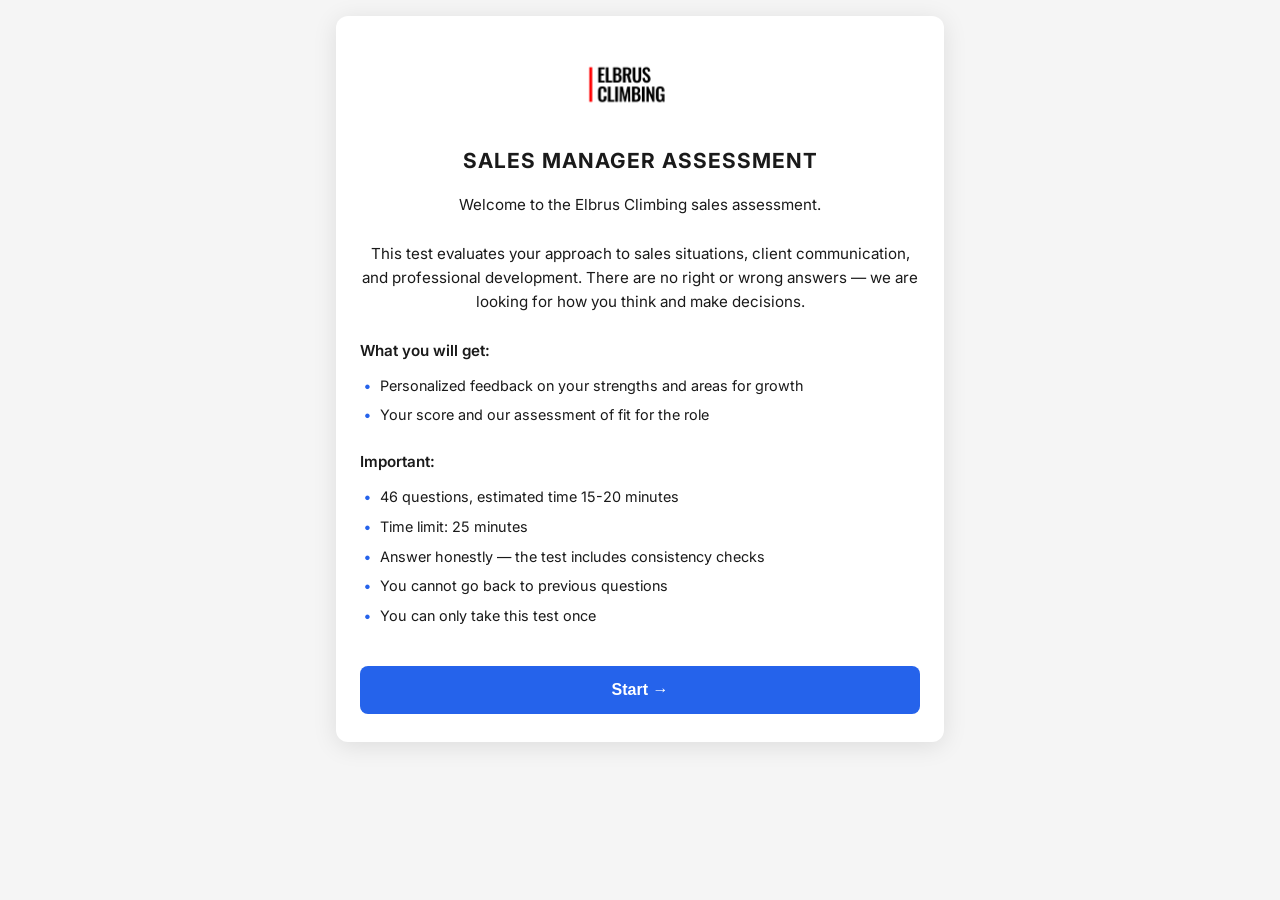
==== test-sales-hiring/index.html @ 57c4a790 "Add files via upload" ====
<!DOCTYPE html>
<html lang="en">
<head>
  <meta charset="UTF-8">
  <meta name="viewport" content="width=device-width, initial-scale=1.0, maximum-scale=1.0, user-scalable=no">
  <title>Sales Manager Assessment | Elbrus Climbing</title>
  <meta name="description" content="Sales Manager candidate assessment test for Elbrus Climbing">
  <meta name="robots" content="noindex, nofollow">
  <link href="https://fonts.googleapis.com/css2?family=Inter:wght@400;500;600;700;800&display=swap" rel="stylesheet">
  <link rel="stylesheet" href="style.css">
  <style>
    /* Prevent iOS zoom on input focus */
    input[type="text"], input[type="url"], input[type="tel"], select {
      font-size: 16px;
    }
  </style>
</head>
<body>
  <div class="container">
    <!-- Progress bar & timer (hidden until test starts) -->
    <div class="progress-container" id="progress-section" style="display:none;">
      <div class="progress-info">
        <span id="progress-text">Question 1 of 46</span>
        <span class="timer green" id="timer">25:00</span>
      </div>
      <div class="progress-bar-track">
        <div class="progress-bar-fill" id="progress-fill"></div>
      </div>
    </div>

    <!-- Main content area -->
    <div id="main-content"></div>
  </div>

  <!-- Loading overlay -->
  <div class="loading-overlay" id="loading-overlay">
    <div class="spinner"></div>
    <div class="loading-text">Submitting your results...</div>
  </div>

  <!-- Scripts -->
  <script src="questions.js"></script>
  <script src="scoring.js"></script>
  <script src="app.js"></script>
</body>
</html>
---- test-sales-hiring/style.css ----
/* === Elbrus Climbing Sales Manager Test — KB Style === */

:root {
  --bg: #f5f5f5;
  --card: #ffffff;
  --card-hover: #f9fafb;
  --accent: #2563eb;
  --accent-dim: #1d4ed8;
  --accent-light: rgba(37, 99, 235, 0.1);
  --error: #dc2626;
  --success: #16a34a;
  --warning: #f59e0b;
  --text: #1a1a1a;
  --text-dim: #6b7280;
  --text-bright: #1a1a1a;
  --border: #e5e7eb;
  --radius: 12px;
  --radius-sm: 8px;
  --transition: 0.3s ease;
}

*, *::before, *::after {
  box-sizing: border-box;
  margin: 0;
  padding: 0;
}

html {
  font-size: 16px;
  -webkit-text-size-adjust: 100%;
}

body {
  font-family: 'Inter', -apple-system, BlinkMacSystemFont, 'Segoe UI', sans-serif;
  background: var(--bg);
  color: var(--text);
  min-height: 100vh;
  line-height: 1.6;
  -webkit-font-smoothing: antialiased;
}

/* === LAYOUT === */

.container {
  max-width: 640px;
  margin: 0 auto;
  padding: 16px;
  min-height: 100vh;
  display: flex;
  flex-direction: column;
}

/* === HEADER === */

.header {
  text-align: center;
  padding: 24px 0 16px;
  border-bottom: 1px solid var(--border);
  margin-bottom: 24px;
  flex-shrink: 0;
}

.logo {
  text-align: center;
}

.logo-img {
  height: 60px;
}

/* === PROGRESS BAR === */

.progress-container {
  margin-bottom: 20px;
  flex-shrink: 0;
}

.progress-info {
  display: flex;
  justify-content: space-between;
  align-items: center;
  margin-bottom: 8px;
  font-size: 0.85rem;
  color: var(--text-dim);
}

.progress-bar-track {
  width: 100%;
  height: 6px;
  background: var(--border);
  border-radius: 3px;
  overflow: hidden;
}

.progress-bar-fill {
  height: 100%;
  background: var(--accent);
  border-radius: 3px;
  transition: width 0.5s ease;
  width: 0%;
}

/* === TIMER === */

.timer {
  font-size: 1.1rem;
  font-weight: 600;
  font-variant-numeric: tabular-nums;
  transition: color var(--transition);
}

.timer.green { color: var(--success); }
.timer.yellow { color: var(--warning); }
.timer.red { color: var(--error); animation: pulse 1s infinite; }

@keyframes pulse {
  0%, 100% { opacity: 1; }
  50% { opacity: 0.5; }
}

/* === CARD === */

.card {
  background: var(--card);
  box-shadow: 0 4px 24px rgba(0,0,0,0.1);
  border-radius: var(--radius);
  padding: 28px 24px;
  flex: 1;
  display: flex;
  flex-direction: column;
}

/* === SCREEN TRANSITIONS === */

.screen {
  display: none;
  animation: fadeIn 0.4s ease;
}

.screen.active {
  display: flex;
  flex-direction: column;
  flex: 1;
}

@keyframes fadeIn {
  from { opacity: 0; transform: translateY(12px); }
  to { opacity: 1; transform: translateY(0); }
}

/* === CONTACT FORM === */

.form-group {
  margin-bottom: 20px;
}

.form-group label {
  display: block;
  font-size: 0.9rem;
  font-weight: 500;
  color: var(--text);
  margin-bottom: 6px;
}

.form-group label .required {
  color: var(--error);
  margin-left: 2px;
}

.form-group input[type="text"],
.form-group input[type="url"],
.form-group input[type="tel"] {
  width: 100%;
  padding: 12px 16px;
  font-size: 1rem;
  background: var(--bg);
  border: 1px solid var(--border);
  border-radius: var(--radius-sm);
  color: var(--text);
  outline: none;
  transition: border-color var(--transition);
}

.form-group input:focus {
  border-color: var(--accent);
}

.form-group input.invalid {
  border-color: var(--error);
}

.checkbox-group {
  margin-bottom: 20px;
}

.checkbox-group .group-label {
  font-size: 0.9rem;
  font-weight: 500;
  color: var(--text);
  margin-bottom: 10px;
}

.checkbox-row {
  display: flex;
  gap: 20px;
  flex-wrap: wrap;
}

.checkbox-item {
  display: flex;
  align-items: center;
  gap: 8px;
  cursor: pointer;
  font-size: 0.95rem;
}

.checkbox-item input[type="checkbox"] {
  width: 20px;
  height: 20px;
  accent-color: var(--accent);
  cursor: pointer;
}

.consent-item {
  display: flex;
  align-items: flex-start;
  gap: 10px;
  cursor: pointer;
  font-size: 0.85rem;
  color: var(--text-dim);
  margin-top: 24px;
  padding-top: 20px;
  border-top: 1px solid var(--border);
}

.consent-item input[type="checkbox"] {
  width: 20px;
  height: 20px;
  min-width: 20px;
  accent-color: var(--accent);
  cursor: pointer;
  margin-top: 2px;
}

.validation-msg {
  font-size: 0.8rem;
  color: var(--error);
  margin-top: 4px;
  display: none;
}

.validation-msg.show {
  display: block;
}

/* === QUESTION STYLES === */

.question-number {
  font-size: 0.85rem;
  color: var(--accent);
  font-weight: 600;
  margin-bottom: 8px;
  text-transform: uppercase;
  letter-spacing: 1px;
}

.question-text {
  font-size: 1.05rem;
  font-weight: 500;
  color: var(--text-bright);
  margin-bottom: 24px;
  line-height: 1.5;
}

.question-hint {
  font-size: 0.8rem;
  color: var(--accent);
  margin-bottom: 16px;
  font-style: italic;
}

/* === RADIO / CHECKBOX OPTIONS === */

.options-list {
  display: flex;
  flex-direction: column;
  gap: 10px;
  flex: 1;
}

.option-item {
  position: relative;
}

.option-item input {
  position: absolute;
  opacity: 0;
  width: 0;
  height: 0;
}

.option-label {
  display: flex;
  align-items: center;
  padding: 14px 18px;
  background: var(--bg);
  border: 1px solid var(--border);
  border-radius: var(--radius-sm);
  cursor: pointer;
  font-size: 0.95rem;
  line-height: 1.5;
  transition: all var(--transition);
  min-height: 44px;
}

.option-label:hover {
  border-color: var(--accent-dim);
  background: var(--card-hover);
}

.option-item input:checked + .option-label {
  border-color: var(--accent);
  background: var(--accent-light);
  color: var(--text-bright);
}

.option-letter {
  display: inline-flex;
  align-items: center;
  justify-content: center;
  width: 28px;
  height: 28px;
  min-width: 28px;
  border-radius: 50%;
  background: var(--border);
  color: var(--text-dim);
  font-size: 0.8rem;
  font-weight: 600;
  margin-right: 12px;
  transition: all var(--transition);
  text-transform: uppercase;
}

.option-item input:checked + .option-label .option-letter {
  background: var(--accent);
  color: #ffffff;
}

/* === LIKERT BUTTONS === */

.likert-grid {
  display: grid;
  grid-template-columns: repeat(4, 1fr);
  gap: 8px;
  margin-top: 8px;
}

.likert-btn {
  position: relative;
}

.likert-btn input {
  position: absolute;
  opacity: 0;
  width: 0;
  height: 0;
}

.likert-label {
  display: flex;
  flex-direction: column;
  align-items: center;
  justify-content: center;
  padding: 16px 8px;
  background: var(--bg);
  border: 1px solid var(--border);
  border-radius: var(--radius-sm);
  cursor: pointer;
  transition: all var(--transition);
  text-align: center;
  min-height: 80px;
}

.likert-label:hover {
  border-color: var(--accent-dim);
  background: var(--card-hover);
}

.likert-btn input:checked + .likert-label {
  border-color: var(--accent);
  background: var(--accent-light);
}

.likert-number {
  font-size: 1.4rem;
  font-weight: 700;
  color: var(--text-bright);
  margin-bottom: 6px;
}

.likert-text {
  font-size: 0.7rem;
  color: var(--text-dim);
  line-height: 1.3;
}

.likert-btn input:checked + .likert-label .likert-number {
  color: var(--accent);
}

/* === RANKING === */

.ranking-list {
  display: flex;
  flex-direction: column;
  gap: 12px;
}

.ranking-item {
  display: flex;
  align-items: center;
  gap: 12px;
  background: var(--bg);
  border: 1px solid var(--border);
  border-radius: var(--radius-sm);
  padding: 12px 16px;
}

.ranking-item select {
  width: 60px;
  padding: 8px;
  font-size: 1rem;
  background: var(--card);
  border: 1px solid var(--border);
  border-radius: var(--radius-sm);
  color: var(--text);
  outline: none;
  cursor: pointer;
  text-align: center;
}

.ranking-item select:focus {
  border-color: var(--accent);
}

.ranking-text {
  font-size: 0.95rem;
  flex: 1;
}

/* === BUTTONS === */

.btn {
  display: inline-flex;
  align-items: center;
  justify-content: center;
  padding: 14px 32px;
  font-size: 1rem;
  font-weight: 600;
  border: none;
  border-radius: var(--radius-sm);
  cursor: pointer;
  transition: all var(--transition);
  min-height: 48px;
  width: 100%;
  margin-top: auto;
}

.btn-primary {
  background: var(--accent);
  color: #ffffff;
}

.btn-primary:hover:not(:disabled) {
  background: var(--accent-dim);
  transform: translateY(-1px);
}

.btn-primary:disabled {
  background: var(--border);
  color: var(--text-dim);
  cursor: not-allowed;
  transform: none;
}

.btn-spacer {
  height: 16px;
  flex-shrink: 0;
}

/* === RESULTS SCREEN === */

.result-score {
  text-align: center;
  margin-bottom: 32px;
}

.result-score-number {
  font-size: 3.5rem;
  font-weight: 800;
  margin-bottom: 4px;
}

.result-score-label {
  font-size: 0.95rem;
  color: var(--text-dim);
}

.result-bar {
  width: 100%;
  height: 12px;
  background: var(--border);
  border-radius: 6px;
  overflow: hidden;
  margin: 16px 0 32px;
}

.result-bar-fill {
  height: 100%;
  border-radius: 6px;
  transition: width 1.5s ease;
}

.result-bar-fill.red { background: var(--error); }
.result-bar-fill.yellow { background: var(--warning); }
.result-bar-fill.green { background: var(--success); }

/* Decision message */
.decision-box {
  padding: 24px;
  border-radius: var(--radius);
  margin-bottom: 24px;
  text-align: center;
  line-height: 1.7;
}

.decision-box.strong {
  background: rgba(22, 163, 74, 0.08);
  border: 1px solid rgba(22, 163, 74, 0.25);
}

.decision-box.consider {
  background: rgba(245, 158, 11, 0.08);
  border: 1px solid rgba(245, 158, 11, 0.25);
}

.decision-box.reject {
  background: rgba(220, 38, 38, 0.06);
  border: 1px solid rgba(220, 38, 38, 0.18);
}

.decision-title {
  font-size: 1.2rem;
  font-weight: 700;
  margin-bottom: 12px;
}

.decision-box.strong .decision-title { color: var(--success); }
.decision-box.consider .decision-title { color: var(--warning); }
.decision-box.reject .decision-title { color: var(--error); }

.decision-text {
  font-size: 0.95rem;
  color: var(--text);
}

.decision-text a {
  color: var(--accent);
  text-decoration: none;
}

.decision-text a:hover {
  text-decoration: underline;
}

/* Weakness feedback */
.weaknesses {
  margin-top: 24px;
}

.weaknesses h3 {
  font-size: 1rem;
  font-weight: 600;
  color: var(--text-bright);
  margin-bottom: 16px;
}

.weakness-item {
  background: var(--bg);
  border: 1px solid var(--border);
  border-radius: var(--radius-sm);
  padding: 16px;
  margin-bottom: 12px;
}

.weakness-title {
  font-size: 0.9rem;
  font-weight: 600;
  color: var(--warning);
  margin-bottom: 6px;
}

.weakness-text {
  font-size: 0.85rem;
  color: var(--text-dim);
  line-height: 1.5;
}

/* === ALREADY TAKEN === */

.already-taken {
  text-align: center;
  padding: 40px 20px;
}

.already-taken h2 {
  font-size: 1.3rem;
  color: var(--text-bright);
  margin-bottom: 12px;
}

.already-taken p {
  color: var(--text-dim);
  font-size: 0.95rem;
}

/* === WELCOME SCREEN === */

.welcome-content {
  text-align: center;
  flex: 1;
  display: flex;
  flex-direction: column;
}

.welcome-logo {
  height: 80px;
  margin-bottom: 24px;
}

.welcome-title {
  font-size: 1.3rem;
  font-weight: 700;
  color: var(--text-bright);
  margin-bottom: 16px;
  text-transform: uppercase;
  letter-spacing: 1px;
}

.welcome-intro {
  font-size: 0.95rem;
  color: var(--text);
  margin-bottom: 24px;
  line-height: 1.6;
}

.welcome-section {
  text-align: left;
  margin-bottom: 20px;
}

.welcome-section h3 {
  font-size: 0.95rem;
  font-weight: 600;
  color: var(--text-bright);
  margin-bottom: 8px;
}

.welcome-section ul {
  list-style: none;
  padding: 0;
}

.welcome-section ul li {
  font-size: 0.9rem;
  color: var(--text);
  padding: 4px 0;
  padding-left: 20px;
  position: relative;
  line-height: 1.5;
}

.welcome-section ul li::before {
  content: '\2022';
  color: var(--accent);
  font-weight: 700;
  position: absolute;
  left: 4px;
}

/* === LOADING === */

.loading-overlay {
  display: none;
  position: fixed;
  inset: 0;
  background: rgba(245, 245, 245, 0.9);
  z-index: 1000;
  align-items: center;
  justify-content: center;
  flex-direction: column;
  gap: 16px;
}

.loading-overlay.active {
  display: flex;
}

.spinner {
  width: 40px;
  height: 40px;
  border: 3px solid var(--border);
  border-top-color: var(--accent);
  border-radius: 50%;
  animation: spin 0.8s linear infinite;
}

@keyframes spin {
  to { transform: rotate(360deg); }
}

.loading-text {
  color: var(--text-dim);
  font-size: 0.9rem;
}

/* === SECTION DIVIDER === */

.section-divider {
  text-align: center;
  padding: 32px 0;
}

.section-divider h2 {
  font-size: 1.1rem;
  font-weight: 600;
  color: var(--text-bright);
  margin-bottom: 8px;
}

.section-divider p {
  font-size: 0.85rem;
  color: var(--text-dim);
  line-height: 1.5;
}

/* === MOBILE ADJUSTMENTS === */

@media (max-width: 480px) {
  .container {
    padding: 12px;
  }

  .card {
    padding: 20px 16px;
  }

  .likert-grid {
    gap: 6px;
  }

  .likert-label {
    padding: 12px 4px;
    min-height: 70px;
  }

  .likert-number {
    font-size: 1.2rem;
  }

  .likert-text {
    font-size: 0.65rem;
  }

  .option-label {
    padding: 12px 14px;
    font-size: 0.9rem;
  }

  .result-score-number {
    font-size: 2.8rem;
  }

  .welcome-logo {
    height: 60px;
  }
}
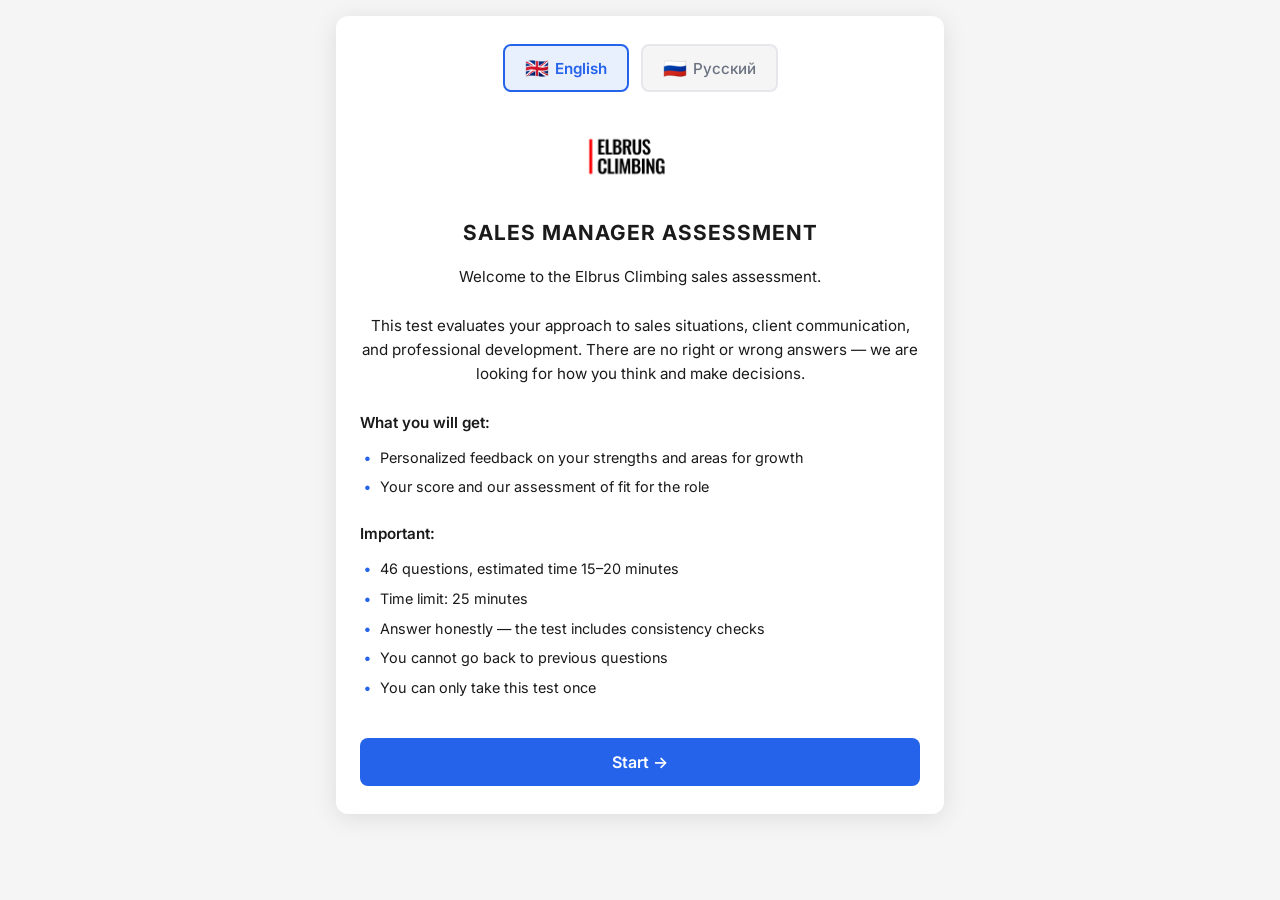
==== commit 0b3691ce: "Add files via upload" ====
--- a/test-sales-hiring/index.html
+++ b/test-sales-hiring/index.html
@@ -35,7 +35,7 @@
   <!-- Loading overlay -->
   <div class="loading-overlay" id="loading-overlay">
     <div class="spinner"></div>
-    <div class="loading-text">Submitting your results...</div>
+    <div class="loading-text">Submitting your results\u2026</div>
   </div>
 
   <!-- Scripts -->
--- a/test-sales-hiring/style.css
+++ b/test-sales-hiring/style.css
@@ -37,6 +37,14 @@
   min-height: 100vh;
   line-height: 1.6;
   -webkit-font-smoothing: antialiased;
+  user-select: none;
+  -webkit-user-select: none;
+}
+
+/* Allow selection in input fields */
+input, textarea {
+  user-select: text;
+  -webkit-user-select: text;
 }
 
 /* === LAYOUT === */
@@ -146,6 +154,47 @@
 @keyframes fadeIn {
   from { opacity: 0; transform: translateY(12px); }
   to { opacity: 1; transform: translateY(0); }
+}
+
+/* === LANGUAGE SELECTOR === */
+
+.lang-selector {
+  display: flex;
+  justify-content: center;
+  gap: 12px;
+  margin-bottom: 24px;
+}
+
+.lang-btn {
+  display: inline-flex;
+  align-items: center;
+  gap: 6px;
+  padding: 10px 20px;
+  font-size: 0.95rem;
+  font-weight: 500;
+  background: var(--bg);
+  border: 2px solid var(--border);
+  border-radius: var(--radius-sm);
+  cursor: pointer;
+  transition: all var(--transition);
+  color: var(--text-dim);
+  font-family: inherit;
+}
+
+.lang-btn:hover {
+  border-color: var(--accent-dim);
+  color: var(--text);
+}
+
+.lang-btn.active {
+  border-color: var(--accent);
+  background: var(--accent-light);
+  color: var(--accent);
+  font-weight: 600;
+}
+
+.lang-flag {
+  font-size: 1.2rem;
 }
 
 /* === CONTACT FORM === */
@@ -408,39 +457,55 @@
   color: var(--accent);
 }
 
-/* === RANKING === */
+/* === RANKING (Click-to-rank) === */
 
 .ranking-list {
   display: flex;
   flex-direction: column;
-  gap: 12px;
-}
-
-.ranking-item {
-  display: flex;
-  align-items: center;
-  gap: 12px;
+  gap: 10px;
+}
+
+.ranking-card {
+  display: flex;
+  align-items: center;
+  gap: 14px;
   background: var(--bg);
   border: 1px solid var(--border);
   border-radius: var(--radius-sm);
-  padding: 12px 16px;
-}
-
-.ranking-item select {
-  width: 60px;
-  padding: 8px;
-  font-size: 1rem;
-  background: var(--card);
-  border: 1px solid var(--border);
-  border-radius: var(--radius-sm);
-  color: var(--text);
-  outline: none;
+  padding: 14px 18px;
   cursor: pointer;
-  text-align: center;
-}
-
-.ranking-item select:focus {
+  transition: all var(--transition);
+  min-height: 48px;
+}
+
+.ranking-card:hover {
+  border-color: var(--accent-dim);
+  background: var(--card-hover);
+}
+
+.ranking-card.ranked {
   border-color: var(--accent);
+  background: var(--accent-light);
+}
+
+.ranking-circle {
+  display: inline-flex;
+  align-items: center;
+  justify-content: center;
+  width: 32px;
+  height: 32px;
+  min-width: 32px;
+  border-radius: 50%;
+  background: var(--border);
+  color: var(--text-dim);
+  font-size: 0.9rem;
+  font-weight: 700;
+  transition: all var(--transition);
+}
+
+.ranking-card.ranked .ranking-circle {
+  background: var(--accent);
+  color: #ffffff;
 }
 
 .ranking-text {
@@ -464,6 +529,7 @@
   min-height: 48px;
   width: 100%;
   margin-top: auto;
+  font-family: inherit;
 }
 
 .btn-primary {
@@ -481,6 +547,18 @@
   color: var(--text-dim);
   cursor: not-allowed;
   transform: none;
+}
+
+.btn-secondary {
+  background: transparent;
+  color: var(--accent);
+  border: 2px solid var(--accent);
+  margin-top: 16px;
+}
+
+.btn-secondary:hover {
+  background: var(--accent-light);
+  transform: translateY(-1px);
 }
 
 .btn-spacer {
@@ -724,26 +802,6 @@
   font-size: 0.9rem;
 }
 
-/* === SECTION DIVIDER === */
-
-.section-divider {
-  text-align: center;
-  padding: 32px 0;
-}
-
-.section-divider h2 {
-  font-size: 1.1rem;
-  font-weight: 600;
-  color: var(--text-bright);
-  margin-bottom: 8px;
-}
-
-.section-divider p {
-  font-size: 0.85rem;
-  color: var(--text-dim);
-  line-height: 1.5;
-}
-
 /* === MOBILE ADJUSTMENTS === */
 
 @media (max-width: 480px) {
@@ -784,4 +842,9 @@
   .welcome-logo {
     height: 60px;
   }
-}
+
+  .lang-btn {
+    padding: 8px 14px;
+    font-size: 0.85rem;
+  }
+}
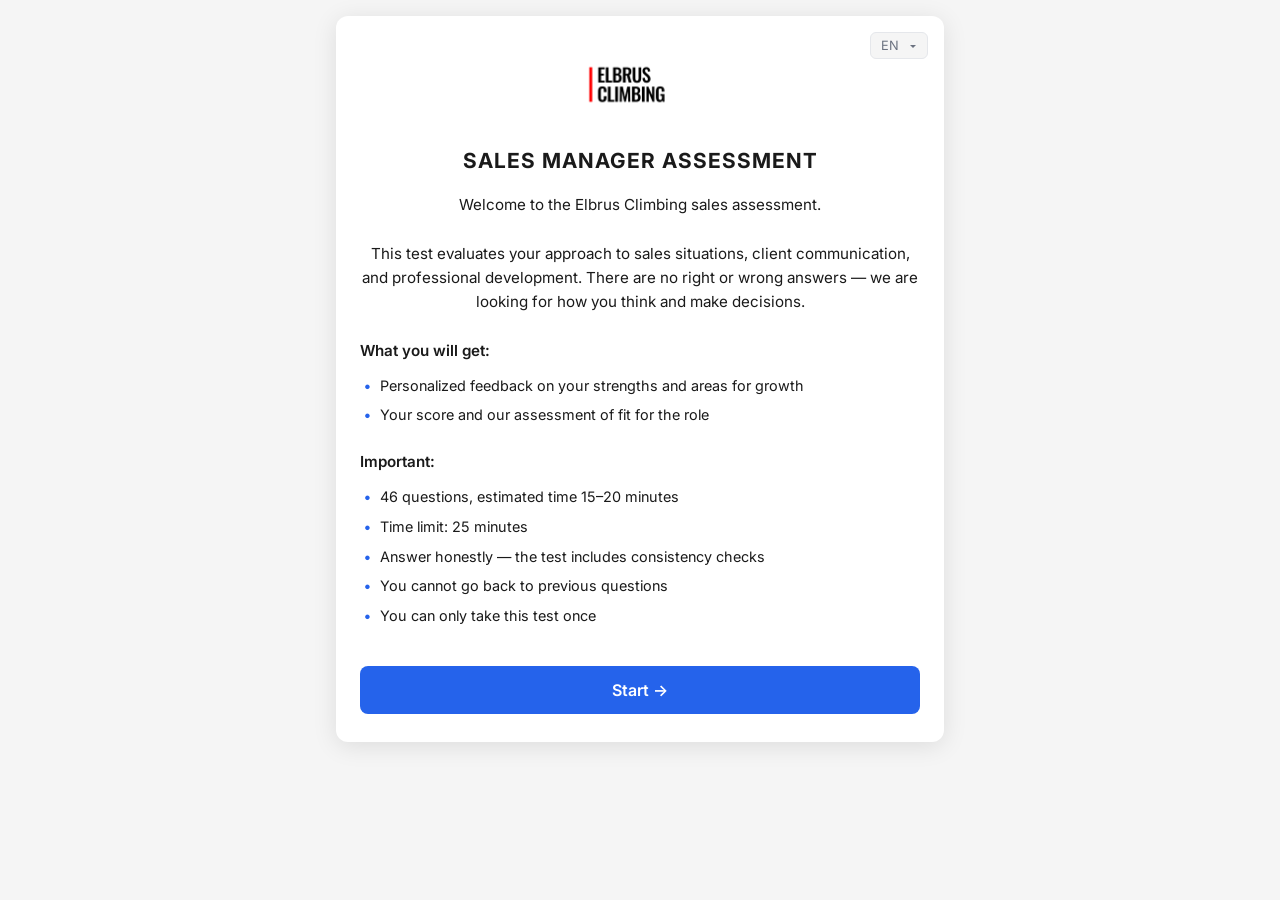
==== commit 76cbcebe: "Add files via upload" ====
--- a/test-sales-hiring/index.html
+++ b/test-sales-hiring/index.html
@@ -17,6 +17,14 @@
 </head>
 <body>
   <div class="container">
+    <!-- Global language indicator (shown on contact/question/result screens, disabled) -->
+    <div id="lang-indicator" style="display:none;text-align:right;margin-bottom:4px;">
+      <select id="lang-indicator-select" disabled style="appearance:none;-webkit-appearance:none;background:var(--bg);border:1px solid var(--border);border-radius:6px;padding:5px 28px 5px 10px;font-size:0.8rem;font-family:inherit;color:var(--text-dim);cursor:default;opacity:0.7;background-image:url('data:image/svg+xml;charset=US-ASCII,%3Csvg%20xmlns%3D%22http%3A%2F%2Fwww.w3.org%2F2000%2Fsvg%22%20width%3D%2212%22%20height%3D%2212%22%20viewBox%3D%220%200%2012%2012%22%3E%3Cpath%20fill%3D%22%236b7280%22%20d%3D%22M3%205l3%203%203-3%22%2F%3E%3C%2Fsvg%3E');background-repeat:no-repeat;background-position:right 8px center;">
+        <option value="en">EN</option>
+        <option value="ru">RU</option>
+      </select>
+    </div>
+
     <!-- Progress bar & timer (hidden until test starts) -->
     <div class="progress-container" id="progress-section" style="display:none;">
       <div class="progress-info">
--- a/test-sales-hiring/style.css
+++ b/test-sales-hiring/style.css
@@ -602,6 +602,7 @@
 .result-bar-fill.red { background: var(--error); }
 .result-bar-fill.yellow { background: var(--warning); }
 .result-bar-fill.green { background: var(--success); }
+.result-bar-fill.bright-green { background: #22c55e; }
 
 /* Decision message */
 .decision-box {
